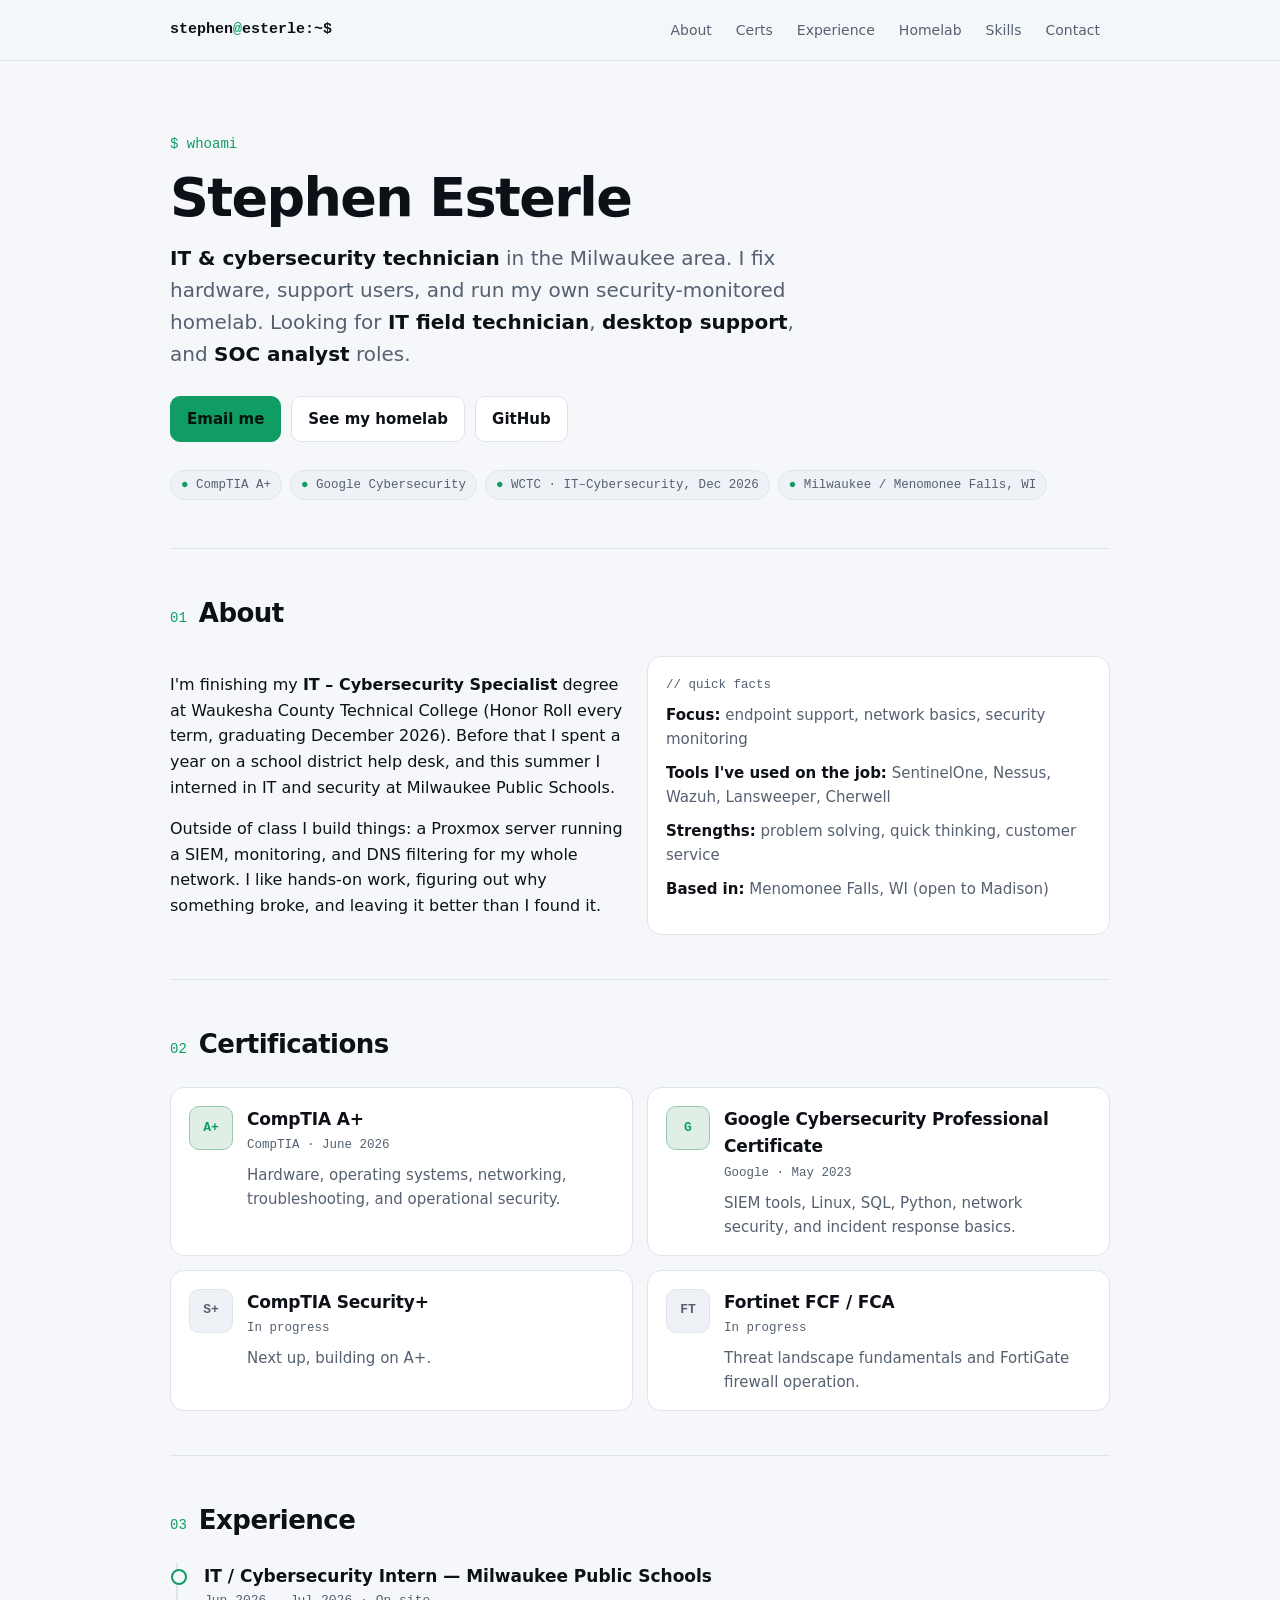
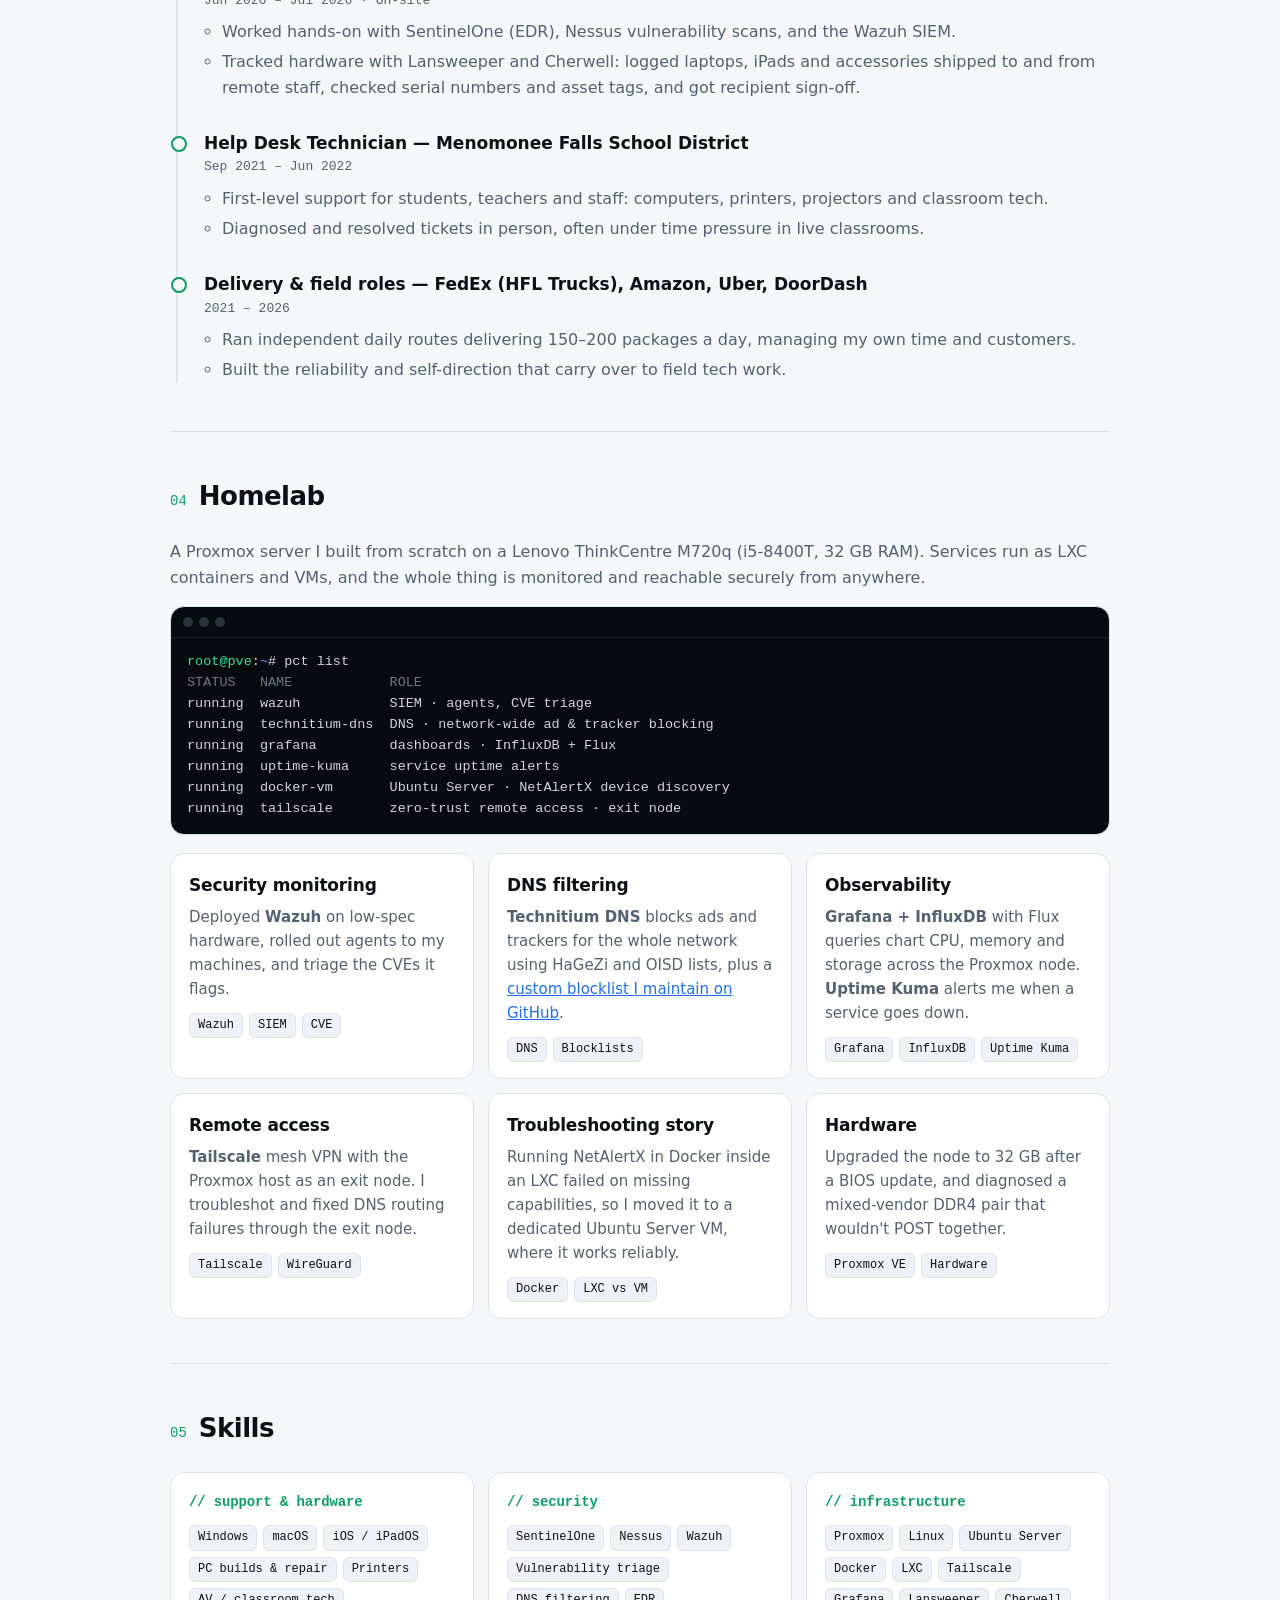
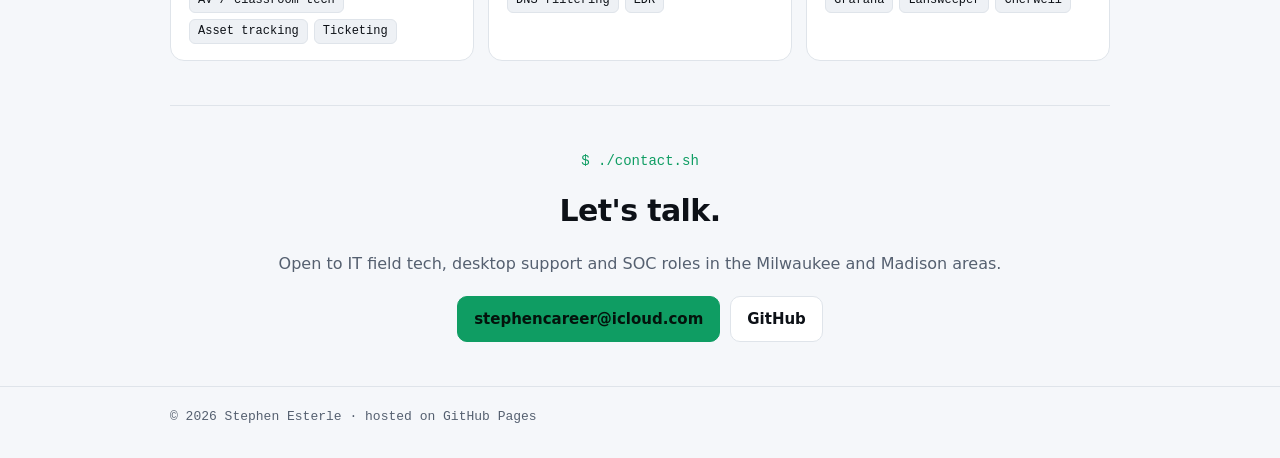
==== index.html @ 0105436d "Rebuild site as IT/cybersecurity portfolio Single-page portfolio with about, certifications, experie" ====
<!doctype html>
<html lang="en">
<head>
  <meta charset="utf-8" />
  <meta name="viewport" content="width=device-width, initial-scale=1" />
  <meta name="color-scheme" content="dark light" />
  <title>Stephen Esterle — IT &amp; Cybersecurity</title>
  <meta name="description" content="Stephen Esterle — IT and cybersecurity technician in the Milwaukee area. CompTIA A+, Google Cybersecurity, Proxmox homelab with Wazuh SIEM." />
  <meta property="og:title" content="Stephen Esterle — IT &amp; Cybersecurity" />
  <meta property="og:description" content="IT field tech, desktop support and SOC-focused. Homelab, certifications and experience." />
  <meta property="og:type" content="website" />
  <link rel="stylesheet" href="assets/css/style.css" />
</head>
<body>
  <header class="site-header">
    <nav class="container nav">
      <a class="brand" href="#top">stephen<span>@</span>esterle:~$</a>
      <ul class="nav-links">
        <li><a href="#about">About</a></li>
        <li><a href="#certs">Certs</a></li>
        <li><a href="#experience">Experience</a></li>
        <li><a href="#homelab">Homelab</a></li>
        <li><a href="#skills">Skills</a></li>
        <li><a href="#contact">Contact</a></li>
      </ul>
    </nav>
  </header>

  <main class="container" id="top">

    <section class="hero">
      <p class="prompt reveal">$ whoami</p>
      <h1 class="reveal d1">Stephen Esterle</h1>
      <p class="lead reveal d2">
        <strong>IT &amp; cybersecurity technician</strong> in the Milwaukee area. I fix hardware, support users,
        and run my own security-monitored homelab. Looking for <strong>IT field technician</strong>,
        <strong>desktop support</strong>, and <strong>SOC analyst</strong> roles.
      </p>
      <div class="cta reveal d3">
        <a class="btn primary" href="mailto:stephencareer@icloud.com">Email me</a>
        <a class="btn" href="#homelab">See my homelab</a>
        <a class="btn" href="https://github.com/st3fn1" target="_blank" rel="noopener">GitHub</a>
      </div>
      <div class="chips reveal d3">
        <span class="chip ok">CompTIA A+</span>
        <span class="chip ok">Google Cybersecurity</span>
        <span class="chip ok">WCTC · IT–Cybersecurity, Dec 2026</span>
        <span class="chip ok">Milwaukee / Menomonee Falls, WI</span>
      </div>
    </section>

    <section class="block" id="about">
      <div class="section-head"><span class="idx">01</span><h2>About</h2></div>
      <div class="grid two">
        <div>
          <p>I'm finishing my <strong>IT – Cybersecurity Specialist</strong> degree at Waukesha County Technical College
          (Honor Roll every term, graduating December 2026). Before that I spent a year on a school district
          help desk, and this summer I interned in IT and security at Milwaukee Public Schools.</p>
          <p>Outside of class I build things: a Proxmox server running a SIEM, monitoring, and DNS filtering for my whole
          network. I like hands-on work, figuring out why something broke, and leaving it better than I found it.</p>
        </div>
        <div class="card">
          <div class="meta">// quick facts</div>
          <p><strong style="color:var(--fg)">Focus:</strong> endpoint support, network basics, security monitoring</p>
          <p><strong style="color:var(--fg)">Tools I've used on the job:</strong> SentinelOne, Nessus, Wazuh, Lansweeper, Cherwell</p>
          <p><strong style="color:var(--fg)">Strengths:</strong> problem solving, quick thinking, customer service</p>
          <p><strong style="color:var(--fg)">Based in:</strong> Menomonee Falls, WI (open to Madison)</p>
        </div>
      </div>
    </section>

    <section class="block" id="certs">
      <div class="section-head"><span class="idx">02</span><h2>Certifications</h2></div>
      <div class="grid two certs">
        <div class="card cert">
          <div class="badge">A+</div>
          <div>
            <h3>CompTIA A+</h3>
            <div class="meta">CompTIA · June 2026</div>
            <p>Hardware, operating systems, networking, troubleshooting, and operational security.</p>
          </div>
        </div>
        <div class="card cert">
          <div class="badge">G</div>
          <div>
            <h3>Google Cybersecurity Professional Certificate</h3>
            <div class="meta">Google · May 2023</div>
            <p>SIEM tools, Linux, SQL, Python, network security, and incident response basics.</p>
          </div>
        </div>
        <div class="card cert pending">
          <div class="badge">S+</div>
          <div>
            <h3>CompTIA Security+</h3>
            <div class="meta">In progress</div>
            <p>Next up, building on A+.</p>
          </div>
        </div>
        <div class="card cert pending">
          <div class="badge">FT</div>
          <div>
            <h3>Fortinet FCF / FCA</h3>
            <div class="meta">In progress</div>
            <p>Threat landscape fundamentals and FortiGate firewall operation.</p>
          </div>
        </div>
      </div>
    </section>

    <section class="block" id="experience">
      <div class="section-head"><span class="idx">03</span><h2>Experience</h2></div>
      <ul class="timeline">
        <li>
          <h3>IT / Cybersecurity Intern — Milwaukee Public Schools</h3>
          <div class="when">Jun 2026 – Jul 2026 · On-site</div>
          <ul>
            <li>Worked hands-on with SentinelOne (EDR), Nessus vulnerability scans, and the Wazuh SIEM.</li>
            <li>Tracked hardware with Lansweeper and Cherwell: logged laptops, iPads and accessories shipped to and from remote staff, checked serial numbers and asset tags, and got recipient sign-off.</li>
          </ul>
        </li>
        <li>
          <h3>Help Desk Technician — Menomonee Falls School District</h3>
          <div class="when">Sep 2021 – Jun 2022</div>
          <ul>
            <li>First-level support for students, teachers and staff: computers, printers, projectors and classroom tech.</li>
            <li>Diagnosed and resolved tickets in person, often under time pressure in live classrooms.</li>
          </ul>
        </li>
        <li>
          <h3>Delivery &amp; field roles — FedEx (HFL Trucks), Amazon, Uber, DoorDash</h3>
          <div class="when">2021 – 2026</div>
          <ul>
            <li>Ran independent daily routes delivering 150–200 packages a day, managing my own time and customers.</li>
            <li>Built the reliability and self-direction that carry over to field tech work.</li>
          </ul>
        </li>
      </ul>
    </section>

    <section class="block" id="homelab">
      <div class="section-head"><span class="idx">04</span><h2>Homelab</h2></div>
      <p class="muted">A Proxmox server I built from scratch on a Lenovo ThinkCentre M720q (i5-8400T, 32&nbsp;GB RAM).
      Services run as LXC containers and VMs, and the whole thing is monitored and reachable securely from anywhere.</p>

      <div class="terminal">
        <div class="bar"><i></i><i></i><i></i></div>
<pre><span class="g">root@pve</span>:<span class="b">~</span># pct list
<span class="d">STATUS   NAME            ROLE</span>
running  wazuh           SIEM · agents, CVE triage
running  technitium-dns  DNS · network-wide ad &amp; tracker blocking
running  grafana         dashboards · InfluxDB + Flux
running  uptime-kuma     service uptime alerts
running  docker-vm       Ubuntu Server · NetAlertX device discovery
running  tailscale       zero-trust remote access · exit node</pre>
      </div>

      <div class="grid three">
        <article class="card">
          <h3>Security monitoring</h3>
          <p>Deployed <strong>Wazuh</strong> on low-spec hardware, rolled out agents to my machines, and triage the CVEs it flags.</p>
          <div class="tags"><span class="tag">Wazuh</span><span class="tag">SIEM</span><span class="tag">CVE</span></div>
        </article>
        <article class="card">
          <h3>DNS filtering</h3>
          <p><strong>Technitium DNS</strong> blocks ads and trackers for the whole network using HaGeZi and OISD lists, plus a
          <a href="https://github.com/st3fn1/soundcloud-blocklist" target="_blank" rel="noopener">custom blocklist I maintain on GitHub</a>.</p>
          <div class="tags"><span class="tag">DNS</span><span class="tag">Blocklists</span></div>
        </article>
        <article class="card">
          <h3>Observability</h3>
          <p><strong>Grafana + InfluxDB</strong> with Flux queries chart CPU, memory and storage across the Proxmox node. <strong>Uptime Kuma</strong> alerts me when a service goes down.</p>
          <div class="tags"><span class="tag">Grafana</span><span class="tag">InfluxDB</span><span class="tag">Uptime Kuma</span></div>
        </article>
        <article class="card">
          <h3>Remote access</h3>
          <p><strong>Tailscale</strong> mesh VPN with the Proxmox host as an exit node. I troubleshot and fixed DNS routing failures through the exit node.</p>
          <div class="tags"><span class="tag">Tailscale</span><span class="tag">WireGuard</span></div>
        </article>
        <article class="card">
          <h3>Troubleshooting story</h3>
          <p>Running NetAlertX in Docker inside an LXC failed on missing capabilities, so I moved it to a dedicated Ubuntu Server VM, where it works reliably.</p>
          <div class="tags"><span class="tag">Docker</span><span class="tag">LXC vs VM</span></div>
        </article>
        <article class="card">
          <h3>Hardware</h3>
          <p>Upgraded the node to 32&nbsp;GB after a BIOS update, and diagnosed a mixed-vendor DDR4 pair that wouldn't POST together.</p>
          <div class="tags"><span class="tag">Proxmox VE</span><span class="tag">Hardware</span></div>
        </article>
      </div>
    </section>

    <section class="block" id="skills">
      <div class="section-head"><span class="idx">05</span><h2>Skills</h2></div>
      <div class="grid three">
        <div class="card skill-group">
          <h3>// support &amp; hardware</h3>
          <div class="tags">
            <span class="tag">Windows</span><span class="tag">macOS</span><span class="tag">iOS / iPadOS</span>
            <span class="tag">PC builds &amp; repair</span><span class="tag">Printers</span><span class="tag">AV / classroom tech</span>
            <span class="tag">Asset tracking</span><span class="tag">Ticketing</span>
          </div>
        </div>
        <div class="card skill-group">
          <h3>// security</h3>
          <div class="tags">
            <span class="tag">SentinelOne</span><span class="tag">Nessus</span><span class="tag">Wazuh</span>
            <span class="tag">Vulnerability triage</span><span class="tag">DNS filtering</span><span class="tag">EDR</span>
          </div>
        </div>
        <div class="card skill-group">
          <h3>// infrastructure</h3>
          <div class="tags">
            <span class="tag">Proxmox</span><span class="tag">Linux</span><span class="tag">Ubuntu Server</span>
            <span class="tag">Docker</span><span class="tag">LXC</span><span class="tag">Tailscale</span>
            <span class="tag">Grafana</span><span class="tag">Lansweeper</span><span class="tag">Cherwell</span>
          </div>
        </div>
      </div>
    </section>

    <section class="block contact" id="contact">
      <p class="prompt">$ ./contact.sh</p>
      <h2>Let's talk.</h2>
      <p class="muted">Open to IT field tech, desktop support and SOC roles in the Milwaukee and Madison areas.</p>
      <div class="cta">
        <a class="btn primary" href="mailto:stephencareer@icloud.com">stephencareer@icloud.com</a>
        <a class="btn" href="https://github.com/st3fn1" target="_blank" rel="noopener">GitHub</a>
      </div>
    </section>

  </main>

  <footer class="site-footer">
    <div class="container"><p>© 2026 Stephen Esterle · hosted on GitHub Pages</p></div>
  </footer>
</body>
</html>
---- assets/css/style.css ----
/* Stephen Esterle — portfolio. No external fonts or dependencies. */
:root {
  --bg: #0b0e13;
  --bg-2: #10141b;
  --fg: #e6e9ef;
  --muted: #9aa3b2;
  --card: #131821;
  --line: #222a36;
  --accent: #3ddc97;
  --accent-2: #5aa9ff;
  --radius: 14px;
  --mono: ui-monospace, "SF Mono", SFMono-Regular, Menlo, Consolas, "Liberation Mono", monospace;
  --sans: system-ui, -apple-system, "Segoe UI", Roboto, Arial, sans-serif;
}

@media (prefers-color-scheme: light) {
  :root {
    --bg: #f5f7fa;
    --bg-2: #eef1f5;
    --fg: #0d1117;
    --muted: #556070;
    --card: #ffffff;
    --line: #dfe4ea;
    --accent: #0f9d63;
    --accent-2: #1f6feb;
  }
}

* { box-sizing: border-box; }
html { scroll-behavior: smooth; scroll-padding-top: 72px; }
body {
  margin: 0;
  font-family: var(--sans);
  background: var(--bg);
  color: var(--fg);
  line-height: 1.6;
  -webkit-font-smoothing: antialiased;
}
a { color: var(--accent-2); }
.container { max-width: 980px; margin: 0 auto; padding: 0 20px; }

/* Header */
.site-header {
  position: sticky; top: 0; z-index: 10;
  background: color-mix(in oklab, var(--bg) 82%, transparent);
  backdrop-filter: blur(10px); -webkit-backdrop-filter: blur(10px);
  border-bottom: 1px solid var(--line);
}
.nav { display: flex; align-items: center; gap: 16px; height: 60px; }
.brand { font-family: var(--mono); font-weight: 700; color: var(--fg); text-decoration: none; font-size: 15px; }
.brand span { color: var(--accent); }
.nav-links { margin-left: auto; display: flex; gap: 4px; list-style: none; padding: 0; margin-top: 0; margin-bottom: 0; }
.nav-links a { color: var(--muted); text-decoration: none; padding: 6px 10px; border-radius: 8px; font-size: 14px; }
.nav-links a:hover { color: var(--fg); background: var(--card); }
@media (max-width: 680px) { .nav-links { display: none; } }

/* Hero */
.hero { padding: 72px 0 48px; }
.prompt { font-family: var(--mono); color: var(--accent); font-size: 14px; margin: 0 0 14px; }
.hero h1 { font-size: clamp(34px, 6vw, 54px); line-height: 1.08; letter-spacing: -0.03em; margin: 0 0 14px; }
.hero .lead { font-size: clamp(17px, 2.2vw, 20px); color: var(--muted); max-width: 640px; margin: 0 0 26px; }
.hero .lead strong { color: var(--fg); font-weight: 600; }
.cta { display: flex; flex-wrap: wrap; gap: 10px; }
.btn {
  display: inline-flex; align-items: center; gap: 8px;
  padding: 10px 16px; border-radius: 10px; font-weight: 600; font-size: 15px;
  text-decoration: none; border: 1px solid var(--line); color: var(--fg); background: var(--card);
}
.btn:hover { border-color: var(--accent); }
.btn.primary { background: var(--accent); color: #04130c; border-color: var(--accent); }
.btn.primary:hover { filter: brightness(1.08); }

.chips { display: flex; flex-wrap: wrap; gap: 8px; margin-top: 28px; }
.chip {
  font-family: var(--mono); font-size: 12.5px; color: var(--muted);
  border: 1px solid var(--line); border-radius: 999px; padding: 4px 10px; background: var(--bg-2);
}
.chip.ok::before { content: "● "; color: var(--accent); }

/* Sections */
section.block { padding: 44px 0; border-top: 1px solid var(--line); }
.section-head { display: flex; align-items: baseline; gap: 12px; margin-bottom: 22px; }
.section-head h2 { margin: 0; font-size: 26px; letter-spacing: -0.02em; }
.section-head .idx { font-family: var(--mono); color: var(--accent); font-size: 14px; }
p.muted, .muted { color: var(--muted); }

.grid { display: grid; gap: 14px; }
.grid.two { grid-template-columns: repeat(auto-fit, minmax(280px, 1fr)); }
.grid.three { grid-template-columns: repeat(auto-fit, minmax(240px, 1fr)); }

.card {
  background: var(--card); border: 1px solid var(--line); border-radius: var(--radius);
  padding: 18px 18px 16px;
}
.card h3 { margin: 0 0 6px; font-size: 17px; letter-spacing: -0.01em; }
.card p { margin: 0 0 10px; color: var(--muted); font-size: 15px; }
.card p:last-child { margin-bottom: 0; }
.card .meta { font-family: var(--mono); font-size: 12.5px; color: var(--muted); margin-bottom: 8px; }
.tags { display: flex; flex-wrap: wrap; gap: 6px; margin-top: 12px; }
.tag { font-family: var(--mono); font-size: 12px; padding: 2px 8px; border-radius: 6px; background: var(--bg-2); border: 1px solid var(--line); color: var(--fg); }

/* Certifications */
.cert { display: flex; gap: 14px; align-items: flex-start; }
.cert .badge {
  flex: 0 0 44px; height: 44px; border-radius: 10px; display: grid; place-items: center;
  font-family: var(--mono); font-weight: 700; font-size: 13px;
  background: color-mix(in oklab, var(--accent) 16%, var(--card)); color: var(--accent);
  border: 1px solid color-mix(in oklab, var(--accent) 40%, var(--line));
}
.cert.pending .badge { background: var(--bg-2); color: var(--muted); border-color: var(--line); }
.cert h3 { margin-bottom: 2px; }

/* Timeline */
.timeline { list-style: none; margin: 0; padding: 0; }
.timeline li { position: relative; padding: 0 0 26px 26px; border-left: 2px solid var(--line); margin-left: 6px; }
.timeline li:last-child { padding-bottom: 0; }
.timeline li::before {
  content: ""; position: absolute; left: -7px; top: 6px; width: 12px; height: 12px; border-radius: 50%;
  background: var(--bg); border: 2px solid var(--accent);
}
.timeline h3 { margin: 0; font-size: 17px; }
.timeline .when { font-family: var(--mono); font-size: 13px; color: var(--muted); }
.timeline ul { margin: 8px 0 0; padding-left: 18px; color: var(--muted); }
.timeline ul li { border: 0; padding: 0; margin: 4px 0; }
.timeline ul li::before { display: none; }

/* Homelab terminal */
.terminal {
  background: #070a0e; color: #cfd6e0; border: 1px solid var(--line); border-radius: var(--radius);
  font-family: var(--mono); font-size: 13.5px; overflow: hidden; margin-bottom: 18px;
}
.terminal .bar { display: flex; gap: 6px; padding: 10px 12px; border-bottom: 1px solid #1a2028; }
.terminal .bar i { width: 10px; height: 10px; border-radius: 50%; background: #2a313b; display: block; }
.terminal pre { margin: 0; padding: 14px 16px; overflow-x: auto; line-height: 1.55; }
.terminal .g { color: #3ddc97; }
.terminal .b { color: #5aa9ff; }
.terminal .d { color: #6b7685; }

/* Skills */
.skill-group h3 { font-size: 14px; font-family: var(--mono); color: var(--accent); margin: 0 0 10px; font-weight: 600; }

/* Contact */
.contact { text-align: center; padding: 56px 0 40px; }
.contact h2 { font-size: 30px; margin: 0 0 10px; letter-spacing: -0.02em; }
.contact .cta { justify-content: center; margin-top: 20px; }

.site-footer { border-top: 1px solid var(--line); padding: 20px 0 30px; }
.site-footer p { margin: 0; color: var(--muted); font-size: 13px; font-family: var(--mono); }

@media (prefers-reduced-motion: no-preference) {
  .reveal { animation: rise .6s ease both; }
  .reveal.d1 { animation-delay: .08s; } .reveal.d2 { animation-delay: .16s; } .reveal.d3 { animation-delay: .24s; }
  @keyframes rise { from { opacity: 0; transform: translateY(10px); } to { opacity: 1; transform: none; } }
}
.grid.two.certs { grid-template-columns: repeat(auto-fit, minmax(340px, 1fr)); }
@media (max-width: 400px) { .grid.two.certs { grid-template-columns: 1fr; } }
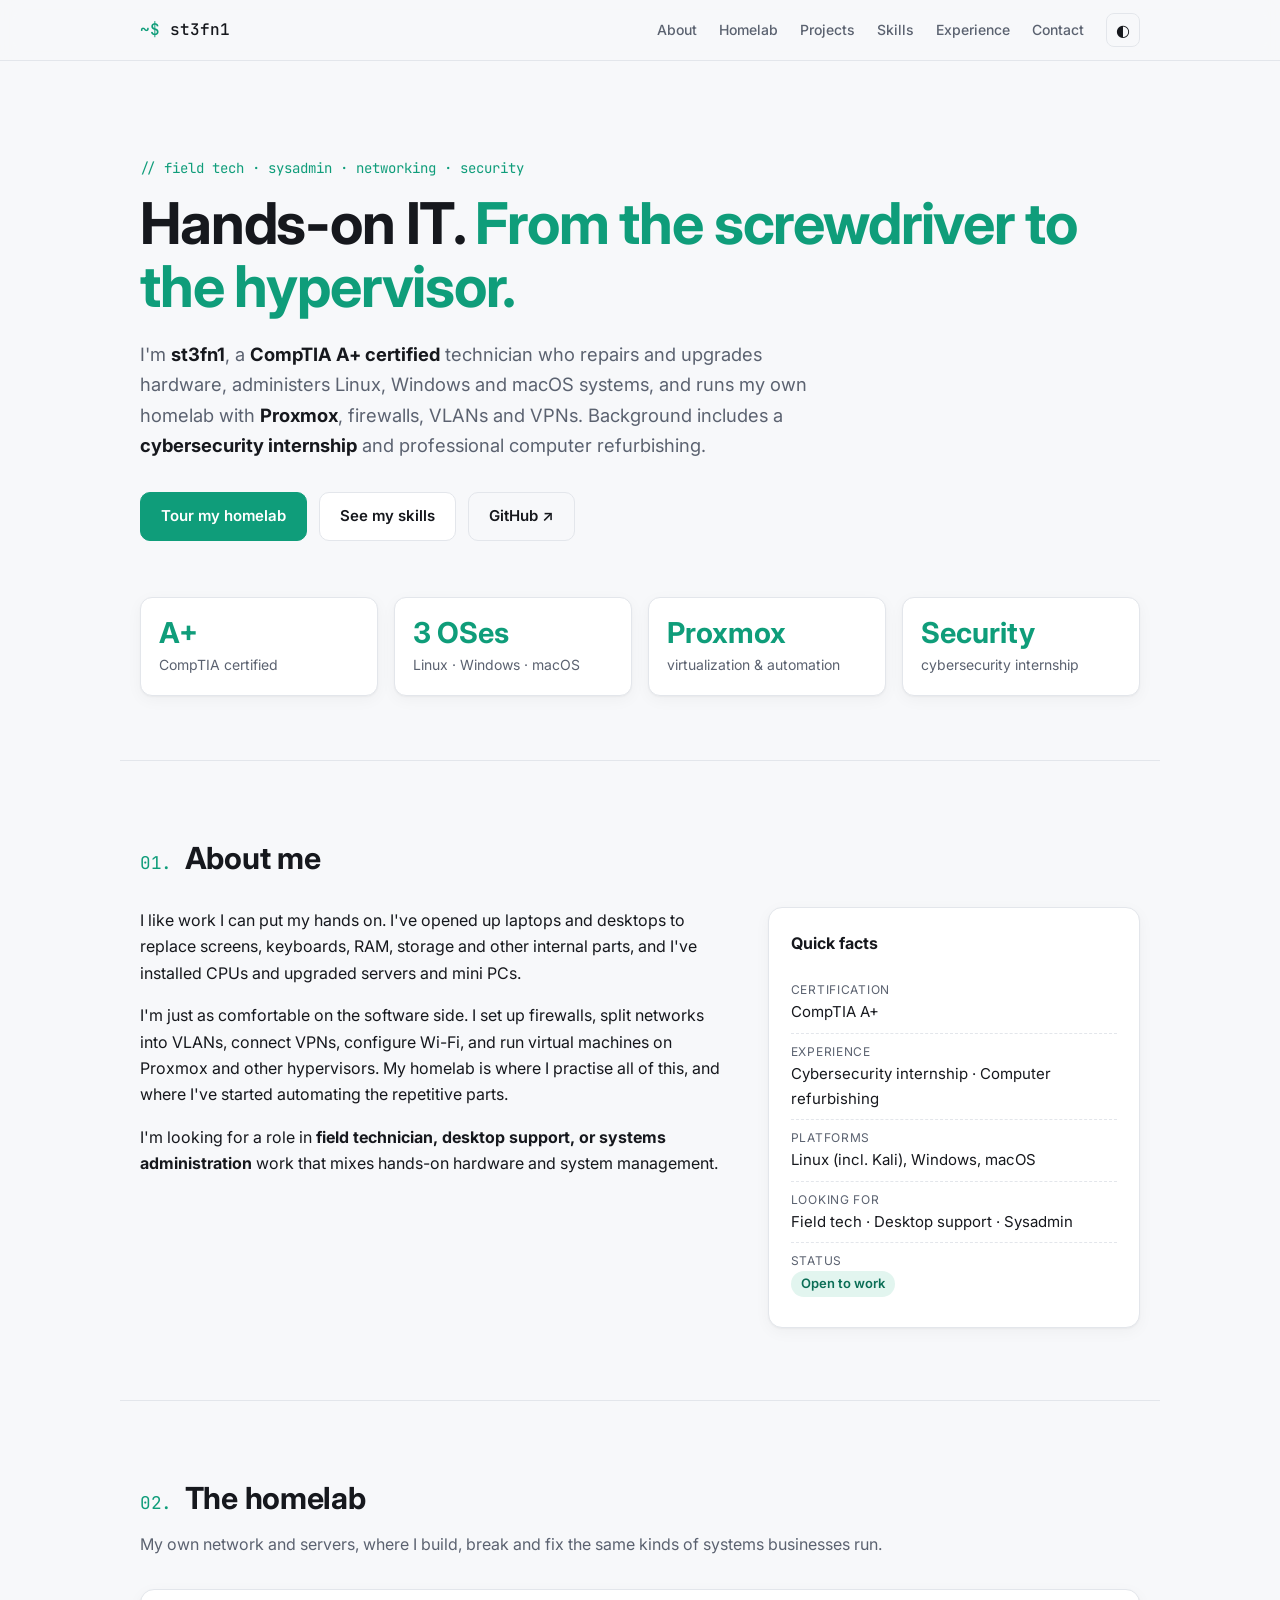
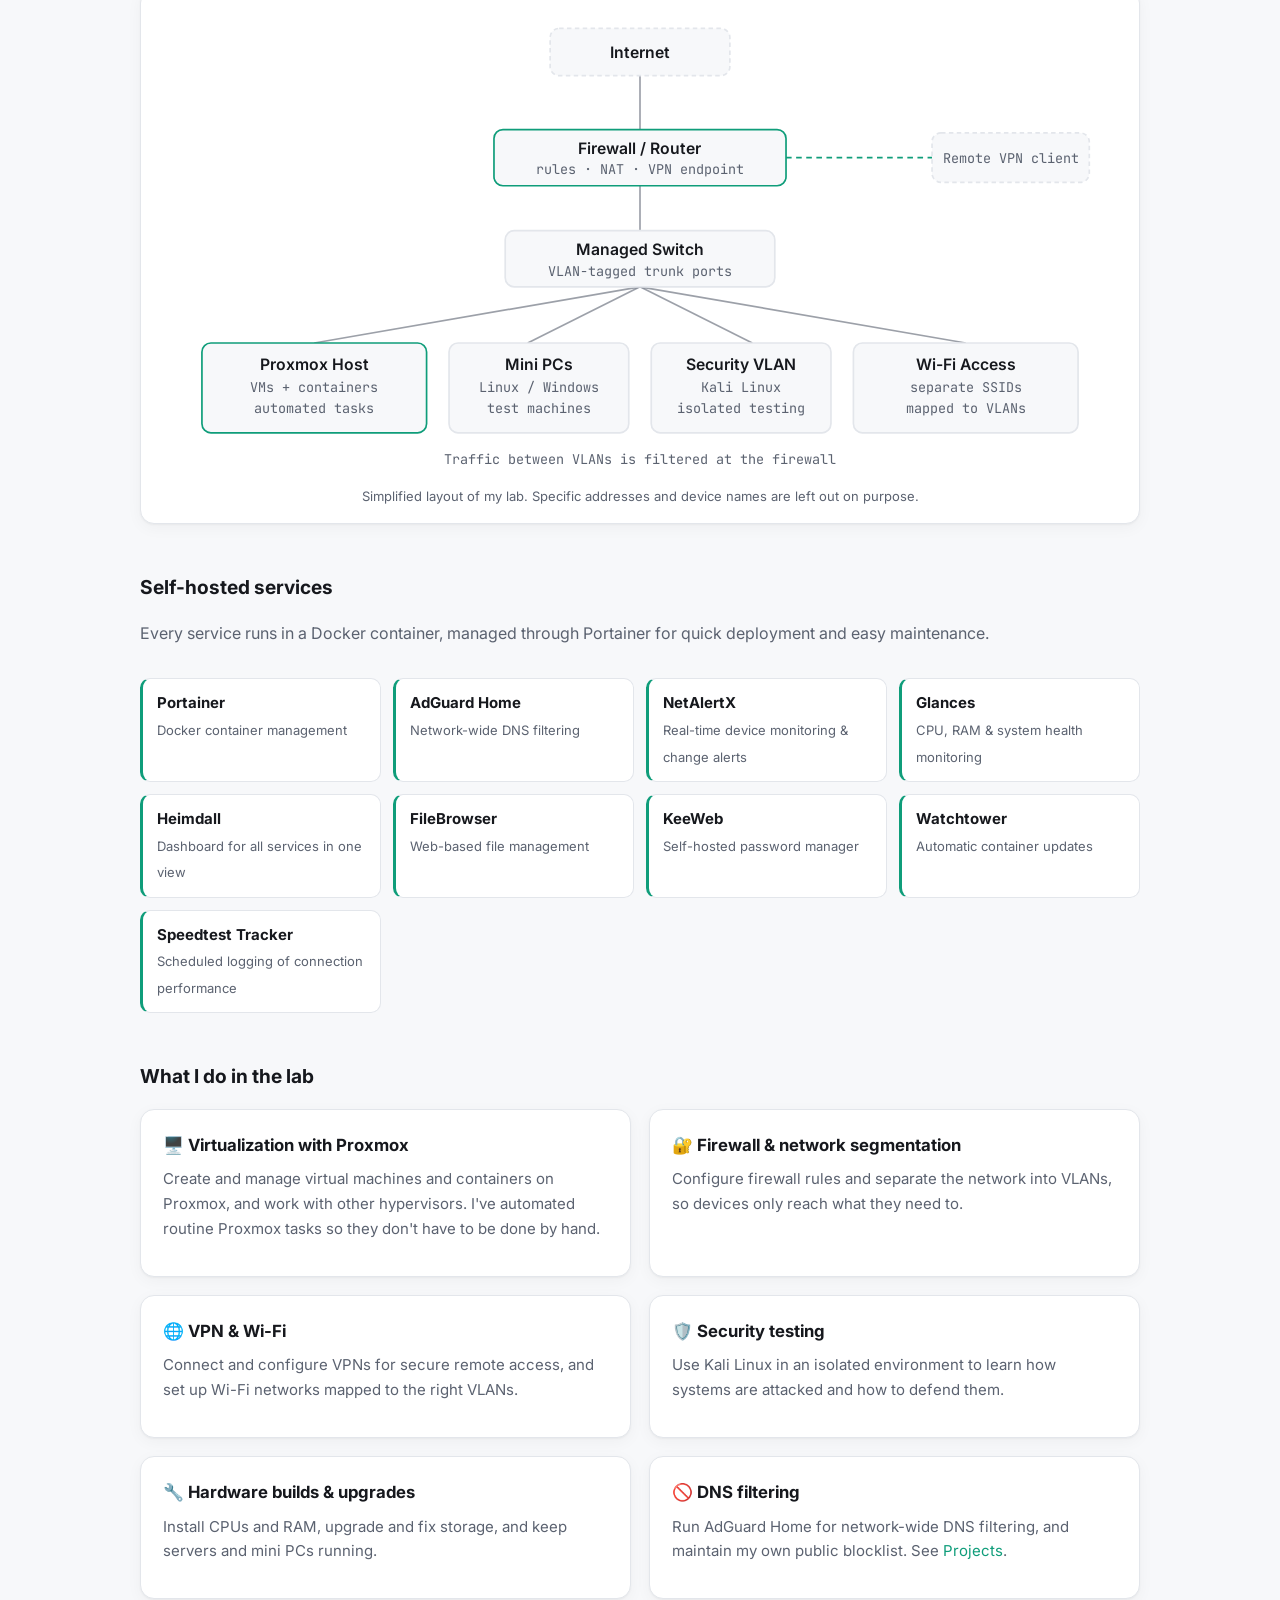
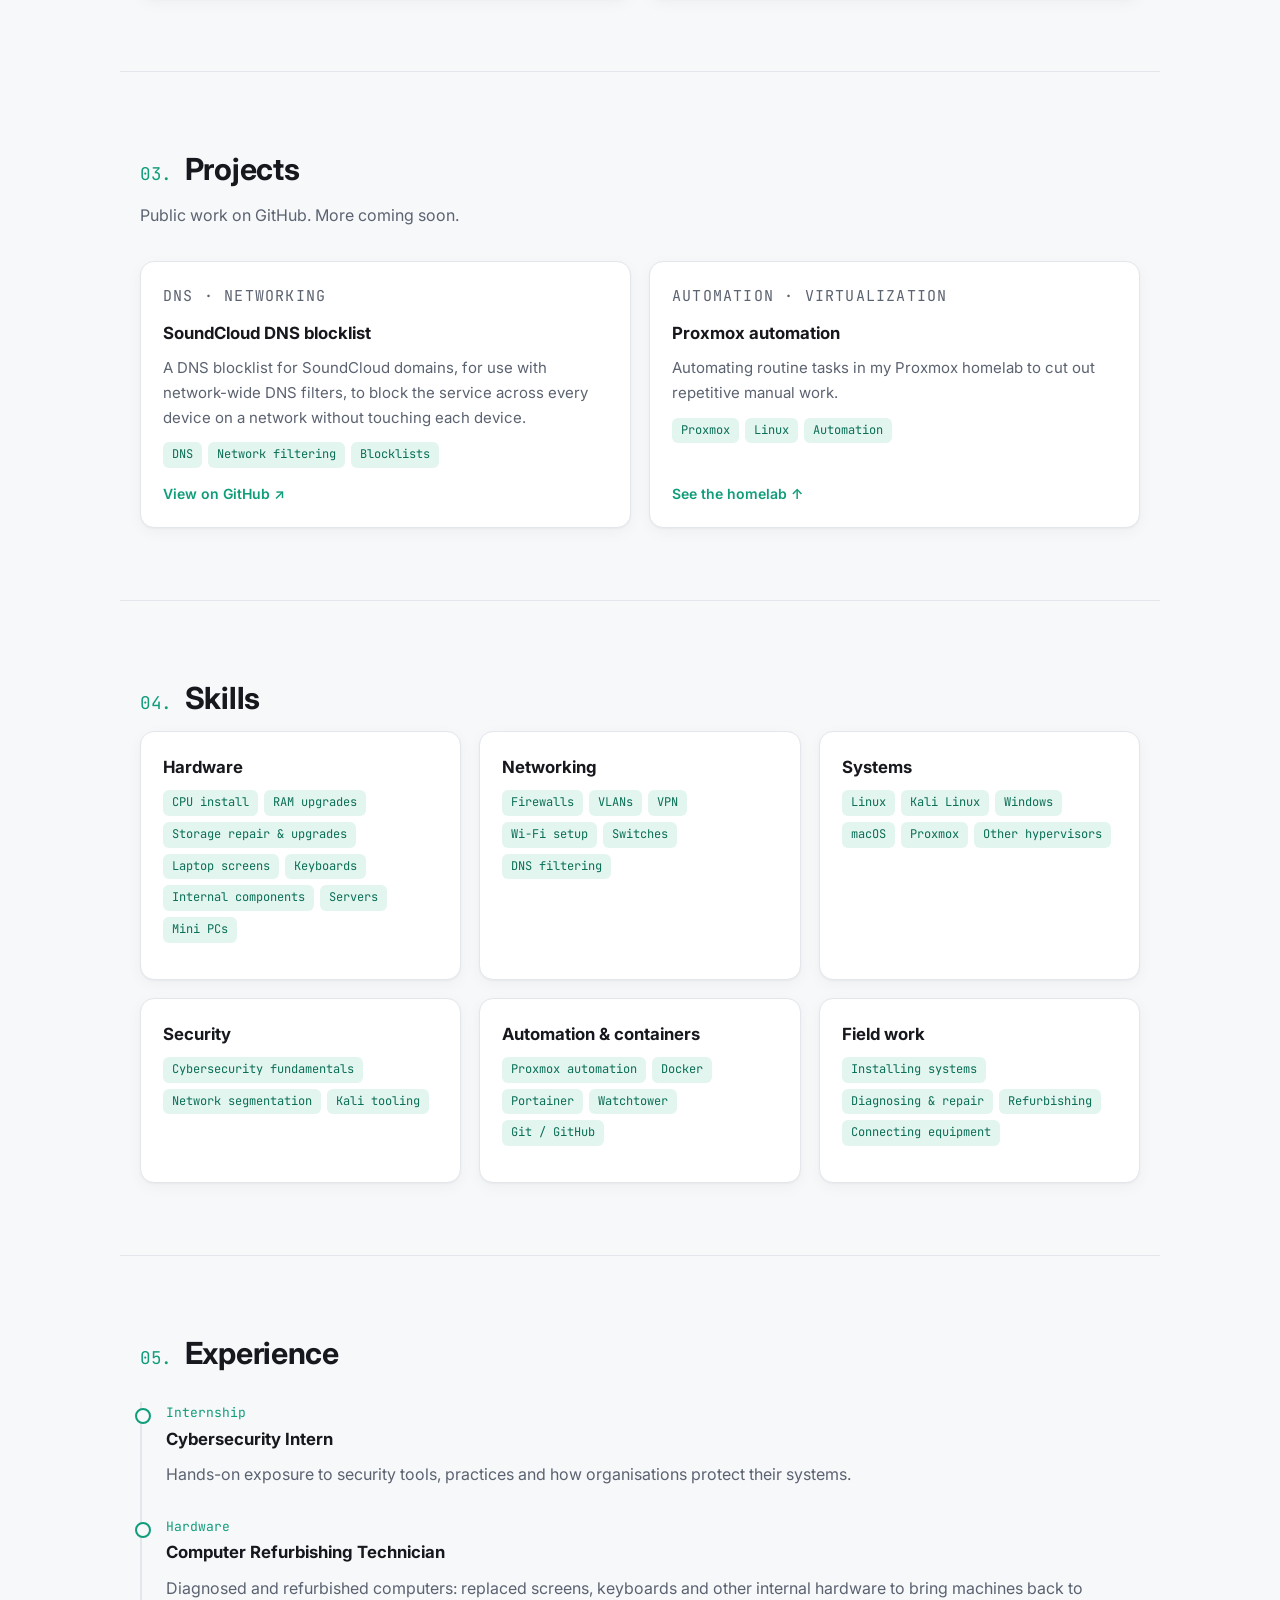
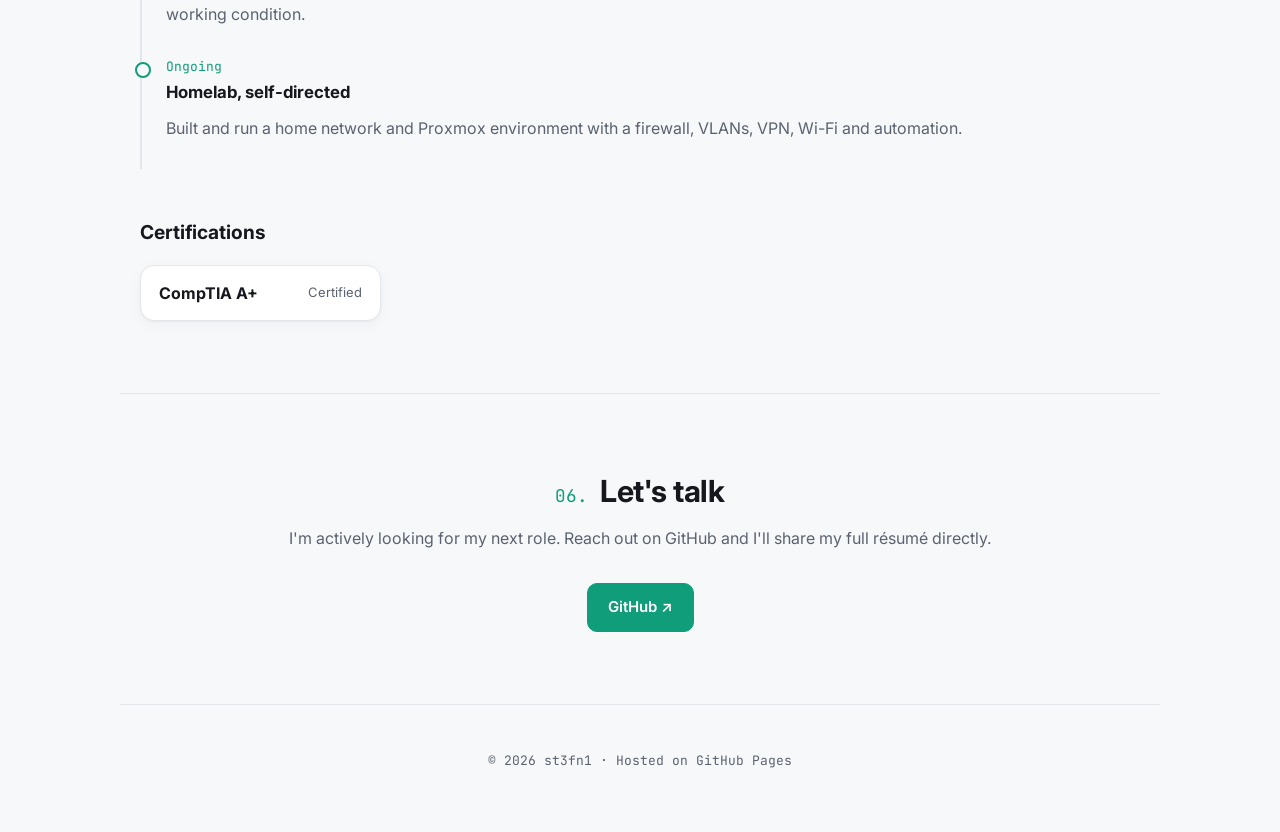
==== commit 77588515: "Replace template with portfolio site Co-Authored-By: Claude Opus 5.5 <noreply@anthropic.com> Claude-" ====
--- a/index.html
+++ b/index.html
@@ -1,237 +1,215 @@
 <!doctype html>
 <html lang="en">
 <head>
-  <meta charset="utf-8" />
-  <meta name="viewport" content="width=device-width, initial-scale=1" />
-  <meta name="color-scheme" content="dark light" />
-  <title>Stephen Esterle — IT &amp; Cybersecurity</title>
-  <meta name="description" content="Stephen Esterle — IT and cybersecurity technician in the Milwaukee area. CompTIA A+, Google Cybersecurity, Proxmox homelab with Wazuh SIEM." />
-  <meta property="og:title" content="Stephen Esterle — IT &amp; Cybersecurity" />
-  <meta property="og:description" content="IT field tech, desktop support and SOC-focused. Homelab, certifications and experience." />
-  <meta property="og:type" content="website" />
-  <link rel="stylesheet" href="assets/css/style.css" />
+  <meta charset="utf-8">
+  <meta name="viewport" content="width=device-width, initial-scale=1">
+  <title>st3fn1 · IT &amp; Homelab Portfolio</title>
+  <meta name="description" content="st3fn1: hands-on IT technician. Hardware repair, sysadmin, networking, Proxmox homelab and cybersecurity.">
+  <link rel="preconnect" href="https://fonts.googleapis.com">
+  <link rel="preconnect" href="https://fonts.gstatic.com" crossorigin>
+  <link href="https://fonts.googleapis.com/css2?family=Inter:wght@400;500;600;700&family=JetBrains+Mono:wght@400;500&display=swap" rel="stylesheet">
+  <link rel="stylesheet" href="style.css">
+  <link rel="icon" href="data:image/svg+xml,<svg xmlns='http://www.w3.org/2000/svg' viewBox='0 0 100 100'><text y='.9em' font-size='90'>🖥️</text></svg>">
 </head>
 <body>
-  <header class="site-header">
-    <nav class="container nav">
-      <a class="brand" href="#top">stephen<span>@</span>esterle:~$</a>
-      <ul class="nav-links">
-        <li><a href="#about">About</a></li>
-        <li><a href="#certs">Certs</a></li>
-        <li><a href="#experience">Experience</a></li>
-        <li><a href="#homelab">Homelab</a></li>
-        <li><a href="#skills">Skills</a></li>
-        <li><a href="#contact">Contact</a></li>
-      </ul>
+
+<header class="nav">
+  <div class="wrap nav-inner">
+    <a href="#top" class="logo"><span class="prompt">~$</span> st3fn1</a>
+    <button class="menu-btn" aria-label="Toggle menu" aria-expanded="false">☰</button>
+    <nav class="links">
+      <a href="#about">About</a>
+      <a href="#homelab">Homelab</a>
+      <a href="#projects">Projects</a>
+      <a href="#skills">Skills</a>
+      <a href="#experience">Experience</a>
+      <a href="#contact">Contact</a>
+      <button class="theme-btn" aria-label="Toggle dark mode">◐</button>
     </nav>
-  </header>
-
-  <main class="container" id="top">
-
-    <section class="hero">
-      <p class="prompt reveal">$ whoami</p>
-      <h1 class="reveal d1">Stephen Esterle</h1>
-      <p class="lead reveal d2">
-        <strong>IT &amp; cybersecurity technician</strong> in the Milwaukee area. I fix hardware, support users,
-        and run my own security-monitored homelab. Looking for <strong>IT field technician</strong>,
-        <strong>desktop support</strong>, and <strong>SOC analyst</strong> roles.
-      </p>
-      <div class="cta reveal d3">
-        <a class="btn primary" href="mailto:stephencareer@icloud.com">Email me</a>
-        <a class="btn" href="#homelab">See my homelab</a>
-        <a class="btn" href="https://github.com/st3fn1" target="_blank" rel="noopener">GitHub</a>
+  </div>
+</header>
+
+<main id="top">
+
+  <!-- ============ HERO ============ -->
+  <section class="hero wrap">
+    <p class="eyebrow mono">// field tech · sysadmin · networking · security</p>
+    <h1>Hands-on IT. <span class="accent">From the screwdriver to the hypervisor.</span></h1>
+    <p class="lead">
+      I'm <strong>st3fn1</strong>, a <strong>CompTIA A+ certified</strong> technician who repairs and upgrades hardware,
+      administers Linux, Windows and macOS systems, and runs my own homelab with <strong>Proxmox</strong>, firewalls,
+      VLANs and VPNs. Background includes a <strong>cybersecurity internship</strong> and professional computer refurbishing.
+    </p>
+    <div class="cta">
+      <a class="btn primary" href="#homelab">Tour my homelab</a>
+      <a class="btn" href="#skills">See my skills</a>
+      <a class="btn ghost" href="https://github.com/st3fn1" target="_blank" rel="noopener">GitHub ↗</a>
+    </div>
+    <ul class="stats">
+      <li><b>A+</b><span>CompTIA certified</span></li>
+      <li><b>3 OSes</b><span>Linux · Windows · macOS</span></li>
+      <li><b>Proxmox</b><span>virtualization &amp; automation</span></li>
+      <li><b>Security</b><span>cybersecurity internship</span></li>
+    </ul>
+  </section>
+
+  <!-- ============ ABOUT ============ -->
+  <section id="about" class="wrap section">
+    <h2><span class="num mono">01.</span> About me</h2>
+    <div class="about-grid">
+      <div>
+        <p>I like work I can put my hands on. I've opened up laptops and desktops to replace screens, keyboards,
+        RAM, storage and other internal parts, and I've installed CPUs and upgraded servers and mini PCs.</p>
+        <p>I'm just as comfortable on the software side. I set up firewalls, split networks into VLANs, connect VPNs,
+        configure Wi-Fi, and run virtual machines on Proxmox and other hypervisors. My homelab is where I practise
+        all of this, and where I've started automating the repetitive parts.</p>
+        <p>I'm looking for a role in <strong>field technician, desktop support, or systems administration</strong> work
+        that mixes hands-on hardware and system management.</p>
       </div>
-      <div class="chips reveal d3">
-        <span class="chip ok">CompTIA A+</span>
-        <span class="chip ok">Google Cybersecurity</span>
-        <span class="chip ok">WCTC · IT–Cybersecurity, Dec 2026</span>
-        <span class="chip ok">Milwaukee / Menomonee Falls, WI</span>
-      </div>
-    </section>
-
-    <section class="block" id="about">
-      <div class="section-head"><span class="idx">01</span><h2>About</h2></div>
-      <div class="grid two">
-        <div>
-          <p>I'm finishing my <strong>IT – Cybersecurity Specialist</strong> degree at Waukesha County Technical College
-          (Honor Roll every term, graduating December 2026). Before that I spent a year on a school district
-          help desk, and this summer I interned in IT and security at Milwaukee Public Schools.</p>
-          <p>Outside of class I build things: a Proxmox server running a SIEM, monitoring, and DNS filtering for my whole
-          network. I like hands-on work, figuring out why something broke, and leaving it better than I found it.</p>
-        </div>
-        <div class="card">
-          <div class="meta">// quick facts</div>
-          <p><strong style="color:var(--fg)">Focus:</strong> endpoint support, network basics, security monitoring</p>
-          <p><strong style="color:var(--fg)">Tools I've used on the job:</strong> SentinelOne, Nessus, Wazuh, Lansweeper, Cherwell</p>
-          <p><strong style="color:var(--fg)">Strengths:</strong> problem solving, quick thinking, customer service</p>
-          <p><strong style="color:var(--fg)">Based in:</strong> Menomonee Falls, WI (open to Madison)</p>
-        </div>
-      </div>
-    </section>
-
-    <section class="block" id="certs">
-      <div class="section-head"><span class="idx">02</span><h2>Certifications</h2></div>
-      <div class="grid two certs">
-        <div class="card cert">
-          <div class="badge">A+</div>
-          <div>
-            <h3>CompTIA A+</h3>
-            <div class="meta">CompTIA · June 2026</div>
-            <p>Hardware, operating systems, networking, troubleshooting, and operational security.</p>
-          </div>
-        </div>
-        <div class="card cert">
-          <div class="badge">G</div>
-          <div>
-            <h3>Google Cybersecurity Professional Certificate</h3>
-            <div class="meta">Google · May 2023</div>
-            <p>SIEM tools, Linux, SQL, Python, network security, and incident response basics.</p>
-          </div>
-        </div>
-        <div class="card cert pending">
-          <div class="badge">S+</div>
-          <div>
-            <h3>CompTIA Security+</h3>
-            <div class="meta">In progress</div>
-            <p>Next up, building on A+.</p>
-          </div>
-        </div>
-        <div class="card cert pending">
-          <div class="badge">FT</div>
-          <div>
-            <h3>Fortinet FCF / FCA</h3>
-            <div class="meta">In progress</div>
-            <p>Threat landscape fundamentals and FortiGate firewall operation.</p>
-          </div>
-        </div>
-      </div>
-    </section>
-
-    <section class="block" id="experience">
-      <div class="section-head"><span class="idx">03</span><h2>Experience</h2></div>
-      <ul class="timeline">
-        <li>
-          <h3>IT / Cybersecurity Intern — Milwaukee Public Schools</h3>
-          <div class="when">Jun 2026 – Jul 2026 · On-site</div>
-          <ul>
-            <li>Worked hands-on with SentinelOne (EDR), Nessus vulnerability scans, and the Wazuh SIEM.</li>
-            <li>Tracked hardware with Lansweeper and Cherwell: logged laptops, iPads and accessories shipped to and from remote staff, checked serial numbers and asset tags, and got recipient sign-off.</li>
-          </ul>
-        </li>
-        <li>
-          <h3>Help Desk Technician — Menomonee Falls School District</h3>
-          <div class="when">Sep 2021 – Jun 2022</div>
-          <ul>
-            <li>First-level support for students, teachers and staff: computers, printers, projectors and classroom tech.</li>
-            <li>Diagnosed and resolved tickets in person, often under time pressure in live classrooms.</li>
-          </ul>
-        </li>
-        <li>
-          <h3>Delivery &amp; field roles — FedEx (HFL Trucks), Amazon, Uber, DoorDash</h3>
-          <div class="when">2021 – 2026</div>
-          <ul>
-            <li>Ran independent daily routes delivering 150–200 packages a day, managing my own time and customers.</li>
-            <li>Built the reliability and self-direction that carry over to field tech work.</li>
-          </ul>
-        </li>
-      </ul>
-    </section>
-
-    <section class="block" id="homelab">
-      <div class="section-head"><span class="idx">04</span><h2>Homelab</h2></div>
-      <p class="muted">A Proxmox server I built from scratch on a Lenovo ThinkCentre M720q (i5-8400T, 32&nbsp;GB RAM).
-      Services run as LXC containers and VMs, and the whole thing is monitored and reachable securely from anywhere.</p>
-
-      <div class="terminal">
-        <div class="bar"><i></i><i></i><i></i></div>
-<pre><span class="g">root@pve</span>:<span class="b">~</span># pct list
-<span class="d">STATUS   NAME            ROLE</span>
-running  wazuh           SIEM · agents, CVE triage
-running  technitium-dns  DNS · network-wide ad &amp; tracker blocking
-running  grafana         dashboards · InfluxDB + Flux
-running  uptime-kuma     service uptime alerts
-running  docker-vm       Ubuntu Server · NetAlertX device discovery
-running  tailscale       zero-trust remote access · exit node</pre>
-      </div>
-
-      <div class="grid three">
-        <article class="card">
-          <h3>Security monitoring</h3>
-          <p>Deployed <strong>Wazuh</strong> on low-spec hardware, rolled out agents to my machines, and triage the CVEs it flags.</p>
-          <div class="tags"><span class="tag">Wazuh</span><span class="tag">SIEM</span><span class="tag">CVE</span></div>
-        </article>
-        <article class="card">
-          <h3>DNS filtering</h3>
-          <p><strong>Technitium DNS</strong> blocks ads and trackers for the whole network using HaGeZi and OISD lists, plus a
-          <a href="https://github.com/st3fn1/soundcloud-blocklist" target="_blank" rel="noopener">custom blocklist I maintain on GitHub</a>.</p>
-          <div class="tags"><span class="tag">DNS</span><span class="tag">Blocklists</span></div>
-        </article>
-        <article class="card">
-          <h3>Observability</h3>
-          <p><strong>Grafana + InfluxDB</strong> with Flux queries chart CPU, memory and storage across the Proxmox node. <strong>Uptime Kuma</strong> alerts me when a service goes down.</p>
-          <div class="tags"><span class="tag">Grafana</span><span class="tag">InfluxDB</span><span class="tag">Uptime Kuma</span></div>
-        </article>
-        <article class="card">
-          <h3>Remote access</h3>
-          <p><strong>Tailscale</strong> mesh VPN with the Proxmox host as an exit node. I troubleshot and fixed DNS routing failures through the exit node.</p>
-          <div class="tags"><span class="tag">Tailscale</span><span class="tag">WireGuard</span></div>
-        </article>
-        <article class="card">
-          <h3>Troubleshooting story</h3>
-          <p>Running NetAlertX in Docker inside an LXC failed on missing capabilities, so I moved it to a dedicated Ubuntu Server VM, where it works reliably.</p>
-          <div class="tags"><span class="tag">Docker</span><span class="tag">LXC vs VM</span></div>
-        </article>
-        <article class="card">
-          <h3>Hardware</h3>
-          <p>Upgraded the node to 32&nbsp;GB after a BIOS update, and diagnosed a mixed-vendor DDR4 pair that wouldn't POST together.</p>
-          <div class="tags"><span class="tag">Proxmox VE</span><span class="tag">Hardware</span></div>
-        </article>
-      </div>
-    </section>
-
-    <section class="block" id="skills">
-      <div class="section-head"><span class="idx">05</span><h2>Skills</h2></div>
-      <div class="grid three">
-        <div class="card skill-group">
-          <h3>// support &amp; hardware</h3>
-          <div class="tags">
-            <span class="tag">Windows</span><span class="tag">macOS</span><span class="tag">iOS / iPadOS</span>
-            <span class="tag">PC builds &amp; repair</span><span class="tag">Printers</span><span class="tag">AV / classroom tech</span>
-            <span class="tag">Asset tracking</span><span class="tag">Ticketing</span>
-          </div>
-        </div>
-        <div class="card skill-group">
-          <h3>// security</h3>
-          <div class="tags">
-            <span class="tag">SentinelOne</span><span class="tag">Nessus</span><span class="tag">Wazuh</span>
-            <span class="tag">Vulnerability triage</span><span class="tag">DNS filtering</span><span class="tag">EDR</span>
-          </div>
-        </div>
-        <div class="card skill-group">
-          <h3>// infrastructure</h3>
-          <div class="tags">
-            <span class="tag">Proxmox</span><span class="tag">Linux</span><span class="tag">Ubuntu Server</span>
-            <span class="tag">Docker</span><span class="tag">LXC</span><span class="tag">Tailscale</span>
-            <span class="tag">Grafana</span><span class="tag">Lansweeper</span><span class="tag">Cherwell</span>
-          </div>
-        </div>
-      </div>
-    </section>
-
-    <section class="block contact" id="contact">
-      <p class="prompt">$ ./contact.sh</p>
-      <h2>Let's talk.</h2>
-      <p class="muted">Open to IT field tech, desktop support and SOC roles in the Milwaukee and Madison areas.</p>
-      <div class="cta">
-        <a class="btn primary" href="mailto:stephencareer@icloud.com">stephencareer@icloud.com</a>
-        <a class="btn" href="https://github.com/st3fn1" target="_blank" rel="noopener">GitHub</a>
-      </div>
-    </section>
-
-  </main>
-
-  <footer class="site-footer">
-    <div class="container"><p>© 2026 Stephen Esterle · hosted on GitHub Pages</p></div>
-  </footer>
+      <aside class="card">
+        <h3>Quick facts</h3>
+        <ul class="facts">
+          <li><span>Certification</span> CompTIA A+</li>
+          <li><span>Experience</span> Cybersecurity internship · Computer refurbishing</li>
+          <li><span>Platforms</span> Linux (incl. Kali), Windows, macOS</li>
+          <li><span>Looking for</span> Field tech · Desktop support · Sysadmin</li>
+          <li><span>Status</span> <span class="pill ok">Open to work</span></li>
+        </ul>
+      </aside>
+    </div>
+  </section>
+
+  <!-- ============ HOMELAB ============ -->
+  <section id="homelab" class="wrap section">
+    <h2><span class="num mono">02.</span> The homelab</h2>
+    <p class="sub">My own network and servers, where I build, break and fix the same kinds of systems businesses run.</p>
+
+    <figure class="card diagram">
+      <svg viewBox="0 0 860 420" role="img" aria-label="Homelab network layout: internet to firewall to switch, then servers, Wi-Fi and segmented VLANs">
+        <g class="link">
+          <line x1="430" y1="62" x2="430" y2="110"/>
+          <line x1="430" y1="160" x2="430" y2="200"/>
+          <line x1="430" y1="250" x2="140" y2="300"/>
+          <line x1="430" y1="250" x2="330" y2="300"/>
+          <line x1="430" y1="250" x2="530" y2="300"/>
+          <line x1="430" y1="250" x2="720" y2="300"/>
+          <line x1="560" y1="135" x2="690" y2="135" class="dash"/>
+        </g>
+        <g class="node wan"><rect x="350" y="20" width="160" height="42" rx="8"/><text x="430" y="46">Internet</text></g>
+        <g class="node fw"><rect x="300" y="110" width="260" height="50" rx="8"/><text x="430" y="132">Firewall / Router</text><text x="430" y="150" class="small">rules · NAT · VPN endpoint</text></g>
+        <g class="node wan"><rect x="690" y="113" width="140" height="44" rx="8"/><text x="760" y="140" class="small">Remote VPN client</text></g>
+        <g class="node sw"><rect x="310" y="200" width="240" height="50" rx="8"/><text x="430" y="222">Managed Switch</text><text x="430" y="240" class="small">VLAN-tagged trunk ports</text></g>
+        <g class="node pve"><rect x="40" y="300" width="200" height="80" rx="8"/><text x="140" y="324">Proxmox Host</text><text x="140" y="344" class="small">VMs + containers</text><text x="140" y="362" class="small">automated tasks</text></g>
+        <g class="node"><rect x="260" y="300" width="160" height="80" rx="8"/><text x="340" y="324">Mini PCs</text><text x="340" y="344" class="small">Linux / Windows</text><text x="340" y="362" class="small">test machines</text></g>
+        <g class="node"><rect x="440" y="300" width="160" height="80" rx="8"/><text x="520" y="324">Security VLAN</text><text x="520" y="344" class="small">Kali Linux</text><text x="520" y="362" class="small">isolated testing</text></g>
+        <g class="node"><rect x="620" y="300" width="200" height="80" rx="8"/><text x="720" y="324">Wi-Fi Access</text><text x="720" y="344" class="small">separate SSIDs</text><text x="720" y="362" class="small">mapped to VLANs</text></g>
+        <text x="430" y="408" class="small">Traffic between VLANs is filtered at the firewall</text>
+      </svg>
+      <figcaption>Simplified layout of my lab. Specific addresses and device names are left out on purpose.</figcaption>
+    </figure>
+
+    <h3 class="h3">Self-hosted services</h3>
+    <p class="sub">Every service runs in a Docker container, managed through Portainer for quick deployment and easy maintenance.</p>
+    <div class="services">
+      <div class="svc"><b>Portainer</b><span>Docker container management</span></div>
+      <div class="svc"><b>AdGuard Home</b><span>Network-wide DNS filtering</span></div>
+      <div class="svc"><b>NetAlertX</b><span>Real-time device monitoring &amp; change alerts</span></div>
+      <div class="svc"><b>Glances</b><span>CPU, RAM &amp; system health monitoring</span></div>
+      <div class="svc"><b>Heimdall</b><span>Dashboard for all services in one view</span></div>
+      <div class="svc"><b>FileBrowser</b><span>Web-based file management</span></div>
+      <div class="svc"><b>KeeWeb</b><span>Self-hosted password manager</span></div>
+      <div class="svc"><b>Watchtower</b><span>Automatic container updates</span></div>
+      <div class="svc"><b>Speedtest Tracker</b><span>Scheduled logging of connection performance</span></div>
+    </div>
+
+    <h3 class="h3">What I do in the lab</h3>
+    <div class="grid-2">
+      <div class="card lesson"><h4>🖥️ Virtualization with Proxmox</h4><p>Create and manage virtual machines and containers on Proxmox, and work with other hypervisors. I've automated routine Proxmox tasks so they don't have to be done by hand.</p></div>
+      <div class="card lesson"><h4>🔐 Firewall &amp; network segmentation</h4><p>Configure firewall rules and separate the network into VLANs, so devices only reach what they need to.</p></div>
+      <div class="card lesson"><h4>🌐 VPN &amp; Wi-Fi</h4><p>Connect and configure VPNs for secure remote access, and set up Wi-Fi networks mapped to the right VLANs.</p></div>
+      <div class="card lesson"><h4>🛡️ Security testing</h4><p>Use Kali Linux in an isolated environment to learn how systems are attacked and how to defend them.</p></div>
+      <div class="card lesson"><h4>🔧 Hardware builds &amp; upgrades</h4><p>Install CPUs and RAM, upgrade and fix storage, and keep servers and mini PCs running.</p></div>
+      <div class="card lesson"><h4>🚫 DNS filtering</h4><p>Run AdGuard Home for network-wide DNS filtering, and maintain my own public blocklist. See <a href="#projects">Projects</a>.</p></div>
+    </div>
+  </section>
+
+  <!-- ============ PROJECTS ============ -->
+  <section id="projects" class="wrap section">
+    <h2><span class="num mono">03.</span> Projects</h2>
+    <p class="sub">Public work on GitHub. More coming soon.</p>
+    <div class="grid-2">
+      <article class="card project">
+        <p class="tag mono">dns · networking</p>
+        <h4>SoundCloud DNS blocklist</h4>
+        <p>A DNS blocklist for SoundCloud domains, for use with network-wide DNS filters, to block the service
+        across every device on a network without touching each device.</p>
+        <ul class="stack mono"><li>DNS</li><li>Network filtering</li><li>Blocklists</li></ul>
+        <a href="https://github.com/st3fn1/soundcloud-blocklist" target="_blank" rel="noopener">View on GitHub ↗</a>
+      </article>
+      <article class="card project">
+        <p class="tag mono">automation · virtualization</p>
+        <h4>Proxmox automation</h4>
+        <p>Automating routine tasks in my Proxmox homelab to cut out repetitive manual work.</p>
+        <ul class="stack mono"><li>Proxmox</li><li>Linux</li><li>Automation</li></ul>
+        <a href="#homelab">See the homelab ↑</a>
+      </article>
+    </div>
+  </section>
+
+  <!-- ============ SKILLS ============ -->
+  <section id="skills" class="wrap section">
+    <h2><span class="num mono">04.</span> Skills</h2>
+    <div class="grid-3 skills">
+      <div class="card"><h4>Hardware</h4><ul class="stack mono"><li>CPU install</li><li>RAM upgrades</li><li>Storage repair &amp; upgrades</li><li>Laptop screens</li><li>Keyboards</li><li>Internal components</li><li>Servers</li><li>Mini PCs</li></ul></div>
+      <div class="card"><h4>Networking</h4><ul class="stack mono"><li>Firewalls</li><li>VLANs</li><li>VPN</li><li>Wi-Fi setup</li><li>Switches</li><li>DNS filtering</li></ul></div>
+      <div class="card"><h4>Systems</h4><ul class="stack mono"><li>Linux</li><li>Kali Linux</li><li>Windows</li><li>macOS</li><li>Proxmox</li><li>Other hypervisors</li></ul></div>
+      <div class="card"><h4>Security</h4><ul class="stack mono"><li>Cybersecurity fundamentals</li><li>Network segmentation</li><li>Kali tooling</li></ul></div>
+      <div class="card"><h4>Automation &amp; containers</h4><ul class="stack mono"><li>Proxmox automation</li><li>Docker</li><li>Portainer</li><li>Watchtower</li><li>Git / GitHub</li></ul></div>
+      <div class="card"><h4>Field work</h4><ul class="stack mono"><li>Installing systems</li><li>Diagnosing &amp; repair</li><li>Refurbishing</li><li>Connecting equipment</li></ul></div>
+    </div>
+  </section>
+
+  <!-- ============ EXPERIENCE ============ -->
+  <section id="experience" class="wrap section">
+    <h2><span class="num mono">05.</span> Experience</h2>
+    <ol class="timeline">
+      <li>
+        <p class="when mono">Internship</p>
+        <h4>Cybersecurity Intern</h4>
+        <p>Hands-on exposure to security tools, practices and how organisations protect their systems.</p>
+      </li>
+      <li>
+        <p class="when mono">Hardware</p>
+        <h4>Computer Refurbishing Technician</h4>
+        <p>Diagnosed and refurbished computers: replaced screens, keyboards and other internal hardware to bring machines back to working condition.</p>
+      </li>
+      <li>
+        <p class="when mono">Ongoing</p>
+        <h4>Homelab, self-directed</h4>
+        <p>Built and run a home network and Proxmox environment with a firewall, VLANs, VPN, Wi-Fi and automation.</p>
+      </li>
+    </ol>
+    <h3 class="h3">Certifications</h3>
+    <ul class="certs">
+      <li class="card"><b>CompTIA A+</b><span>Certified</span></li>
+    </ul>
+  </section>
+
+  <!-- ============ CONTACT ============ -->
+  <section id="contact" class="wrap section contact">
+    <h2><span class="num mono">06.</span> Let's talk</h2>
+    <p class="sub">I'm actively looking for my next role. Reach out on GitHub and I'll share my full résumé directly.</p>
+    <div class="cta">
+      <a class="btn primary" href="https://github.com/st3fn1" target="_blank" rel="noopener">GitHub ↗</a>
+    </div>
+  </section>
+
+</main>
+
+<footer class="wrap footer mono">
+  <p>© <span id="year"></span> st3fn1 · Hosted on GitHub Pages</p>
+</footer>
+
+<script src="script.js"></script>
 </body>
 </html>
--- a/style.css
+++ b/style.css
@@ -0,0 +1,168 @@
+:root {
+  --bg: #f7f8fa;
+  --surface: #ffffff;
+  --text: #16181d;
+  --muted: #5b6270;
+  --border: #e3e6eb;
+  --accent: #0f9d7a;
+  --accent-soft: #e2f5ef;
+  --code: #0b6e56;
+  --shadow: 0 1px 2px rgba(0,0,0,.04), 0 4px 16px rgba(0,0,0,.04);
+}
+:root[data-theme="dark"] {
+  --bg: #0d1117;
+  --surface: #151b23;
+  --text: #e6edf3;
+  --muted: #9aa4b2;
+  --border: #262f3a;
+  --accent: #3ddc97;
+  --accent-soft: #12352a;
+  --code: #7ee2b8;
+  --shadow: none;
+}
+@media (prefers-color-scheme: dark) {
+  :root:not([data-theme="light"]) {
+    --bg: #0d1117; --surface: #151b23; --text: #e6edf3; --muted: #9aa4b2;
+    --border: #262f3a; --accent: #3ddc97; --accent-soft: #12352a; --code: #7ee2b8; --shadow: none;
+  }
+}
+
+* { box-sizing: border-box; }
+html { scroll-behavior: smooth; scroll-padding-top: 72px; }
+body {
+  margin: 0; background: var(--bg); color: var(--text);
+  font: 16px/1.65 Inter, system-ui, -apple-system, Segoe UI, sans-serif;
+  -webkit-font-smoothing: antialiased;
+}
+.mono, code { font-family: "JetBrains Mono", ui-monospace, monospace; }
+a { color: var(--accent); text-decoration: none; }
+a:hover { text-decoration: underline; }
+.wrap { max-width: 1040px; margin: 0 auto; padding: 0 20px; }
+
+/* nav */
+.nav { position: sticky; top: 0; z-index: 10; background: color-mix(in srgb, var(--bg) 85%, transparent);
+  backdrop-filter: blur(10px); border-bottom: 1px solid var(--border); }
+.nav-inner { display: flex; align-items: center; justify-content: space-between; height: 60px; }
+.logo { font-family: "JetBrains Mono", monospace; font-weight: 500; color: var(--text); }
+.logo .prompt { color: var(--accent); }
+.links { display: flex; gap: 22px; align-items: center; }
+.links a { color: var(--muted); font-size: 14px; font-weight: 500; }
+.links a:hover { color: var(--text); text-decoration: none; }
+.theme-btn, .menu-btn { background: none; border: 1px solid var(--border); color: var(--text);
+  border-radius: 8px; width: 34px; height: 34px; cursor: pointer; font-size: 16px; }
+.menu-btn { display: none; }
+
+/* hero */
+.hero { padding: 96px 20px 64px; }
+.eyebrow { color: var(--accent); font-size: 14px; margin: 0 0 12px; }
+h1 { font-size: clamp(2.2rem, 6vw, 3.6rem); line-height: 1.1; margin: 0 0 20px; letter-spacing: -.02em; }
+.accent { color: var(--accent); }
+.lead { font-size: 1.15rem; color: var(--muted); max-width: 680px; margin: 0 0 32px; }
+.lead strong { color: var(--text); }
+.cta { display: flex; flex-wrap: wrap; gap: 12px; }
+.btn { display: inline-block; padding: 11px 20px; border-radius: 10px; font-weight: 600; font-size: 15px;
+  border: 1px solid var(--border); background: var(--surface); color: var(--text); transition: transform .15s, border-color .15s; }
+.btn:hover { text-decoration: none; transform: translateY(-1px); border-color: var(--accent); }
+.btn.primary { background: var(--accent); border-color: var(--accent); color: #fff; }
+:root[data-theme="dark"] .btn.primary { color: #06241a; }
+.btn.ghost { background: transparent; }
+.stats { list-style: none; padding: 0; margin: 56px 0 0; display: grid; grid-template-columns: repeat(4, 1fr); gap: 16px; }
+.stats li { background: var(--surface); border: 1px solid var(--border); border-radius: 12px; padding: 18px; box-shadow: var(--shadow); }
+.stats b { display: block; font-size: 1.8rem; color: var(--accent); line-height: 1.2; }
+.stats span { color: var(--muted); font-size: 14px; }
+
+/* sections */
+.section { padding: 72px 20px; border-top: 1px solid var(--border); }
+h2 { font-size: 1.9rem; margin: 0 0 8px; letter-spacing: -.01em; }
+.num { color: var(--accent); font-size: 1.1rem; font-weight: 400; margin-right: 6px; }
+.sub { color: var(--muted); margin: 0 0 32px; }
+.h3 { font-size: 1.2rem; margin: 48px 0 16px; }
+h4 { margin: 0 0 8px; font-size: 1.05rem; }
+
+.card { background: var(--surface); border: 1px solid var(--border); border-radius: 14px; padding: 22px; box-shadow: var(--shadow); }
+.grid-2 { display: grid; grid-template-columns: repeat(2, 1fr); gap: 18px; }
+.grid-3 { display: grid; grid-template-columns: repeat(3, 1fr); gap: 18px; }
+
+/* about */
+.about-grid { display: grid; grid-template-columns: 1.6fr 1fr; gap: 32px; margin-top: 24px; }
+.about-grid p { margin: 0 0 16px; }
+.facts { list-style: none; padding: 0; margin: 0; }
+.facts li { padding: 8px 0; border-bottom: 1px dashed var(--border); font-size: 15px; }
+.facts li:last-child { border: 0; }
+.facts span:first-child { display: block; font-size: 12px; text-transform: uppercase; letter-spacing: .06em; color: var(--muted); }
+.facts em { color: var(--muted); font-size: 12px; }
+.pill { display: inline-block; padding: 2px 10px; border-radius: 99px; font-size: 13px; font-weight: 600; }
+.pill.ok { background: var(--accent-soft); color: var(--code); }
+.card h3 { margin-top: 0; font-size: 1rem; }
+
+/* diagram */
+.diagram { padding: 16px; margin: 0; }
+.diagram svg { width: 100%; height: auto; display: block; }
+.diagram figcaption { color: var(--muted); font-size: 13px; text-align: center; margin-top: 8px; }
+.node rect { fill: var(--bg); stroke: var(--border); stroke-width: 1.5; }
+.node.fw rect, .node.pve rect { stroke: var(--accent); }
+.node.wan rect { stroke-dasharray: 4 3; }
+.node text { fill: var(--text); font: 600 14px Inter, sans-serif; text-anchor: middle; }
+.node text.small, text.small { font: 400 12px "JetBrains Mono", monospace; fill: var(--muted); text-anchor: middle; }
+.link line { stroke: var(--muted); stroke-width: 1.5; opacity: .6; }
+.link line.dash { stroke: var(--accent); stroke-dasharray: 5 4; opacity: 1; }
+
+/* hardware */
+.tag { color: var(--accent); font-size: 12px; text-transform: uppercase; letter-spacing: .08em; margin: 0 0 6px; }
+.hw ul { margin: 0; padding-left: 18px; color: var(--muted); font-size: 15px; }
+
+/* services */
+.filters { display: flex; flex-wrap: wrap; gap: 8px; margin-bottom: 16px; }
+.chip { border: 1px solid var(--border); background: var(--surface); color: var(--muted); padding: 6px 14px;
+  border-radius: 99px; font: 500 14px Inter, sans-serif; cursor: pointer; }
+.chip.active, .chip:hover { border-color: var(--accent); color: var(--accent); }
+.services { display: grid; grid-template-columns: repeat(auto-fill, minmax(230px, 1fr)); gap: 12px; }
+.svc { background: var(--surface); border: 1px solid var(--border); border-left: 3px solid var(--accent); border-radius: 10px; padding: 12px 14px; }
+.svc b { display: block; font-size: 15px; }
+.svc span { color: var(--muted); font-size: 13px; }
+.svc.hide { display: none; }
+
+.lesson p, .project p { color: var(--muted); margin: 0 0 12px; font-size: 15px; }
+.project .result { color: var(--text); font-weight: 500; }
+.project { display: flex; flex-direction: column; }
+.project a { margin-top: auto; font-weight: 600; font-size: 14px; }
+
+.stack { list-style: none; padding: 0; margin: 0 0 14px; display: flex; flex-wrap: wrap; gap: 6px; }
+.stack li { background: var(--accent-soft); color: var(--code); font-size: 12px; padding: 3px 9px; border-radius: 6px; }
+
+/* timeline */
+.timeline { list-style: none; padding: 0; margin: 24px 0 0; border-left: 2px solid var(--border); }
+.timeline li { position: relative; padding: 0 0 28px 24px; }
+.timeline li::before { content: ""; position: absolute; left: -7px; top: 6px; width: 12px; height: 12px;
+  border-radius: 50%; background: var(--bg); border: 2px solid var(--accent); }
+.when { color: var(--accent); font-size: 13px; margin: 0 0 2px; }
+.timeline p:last-child { color: var(--muted); margin: 0; }
+.certs { list-style: none; padding: 0; margin: 0; display: grid; grid-template-columns: repeat(auto-fill, minmax(200px, 1fr)); gap: 12px; }
+.certs li { display: flex; justify-content: space-between; align-items: center; padding: 14px 18px; }
+.certs span { color: var(--muted); font-size: 13px; }
+
+.contact { text-align: center; }
+.contact .cta { justify-content: center; }
+.footer { color: var(--muted); font-size: 13px; text-align: center; padding: 32px 20px 48px; border-top: 1px solid var(--border); }
+
+/* reveal on scroll */
+.reveal { opacity: 0; transform: translateY(14px); transition: opacity .5s, transform .5s; }
+.reveal.in { opacity: 1; transform: none; }
+@media (prefers-reduced-motion: reduce) { .reveal { opacity: 1; transform: none; } html { scroll-behavior: auto; } }
+
+/* responsive */
+@media (max-width: 820px) {
+  .grid-3 { grid-template-columns: 1fr 1fr; }
+  .about-grid { grid-template-columns: 1fr; }
+  .stats { grid-template-columns: 1fr 1fr; }
+}
+@media (max-width: 640px) {
+  .wrap { padding: 0 16px; }
+  .hero { padding: 56px 16px 40px; }
+  .section { padding: 56px 16px; }
+  .grid-2, .grid-3 { grid-template-columns: 1fr; }
+  .menu-btn { display: block; }
+  .links { display: none; position: absolute; top: 60px; left: 0; right: 0; flex-direction: column;
+    background: var(--surface); border-bottom: 1px solid var(--border); padding: 16px; gap: 14px; }
+  .links.open { display: flex; }
+}
